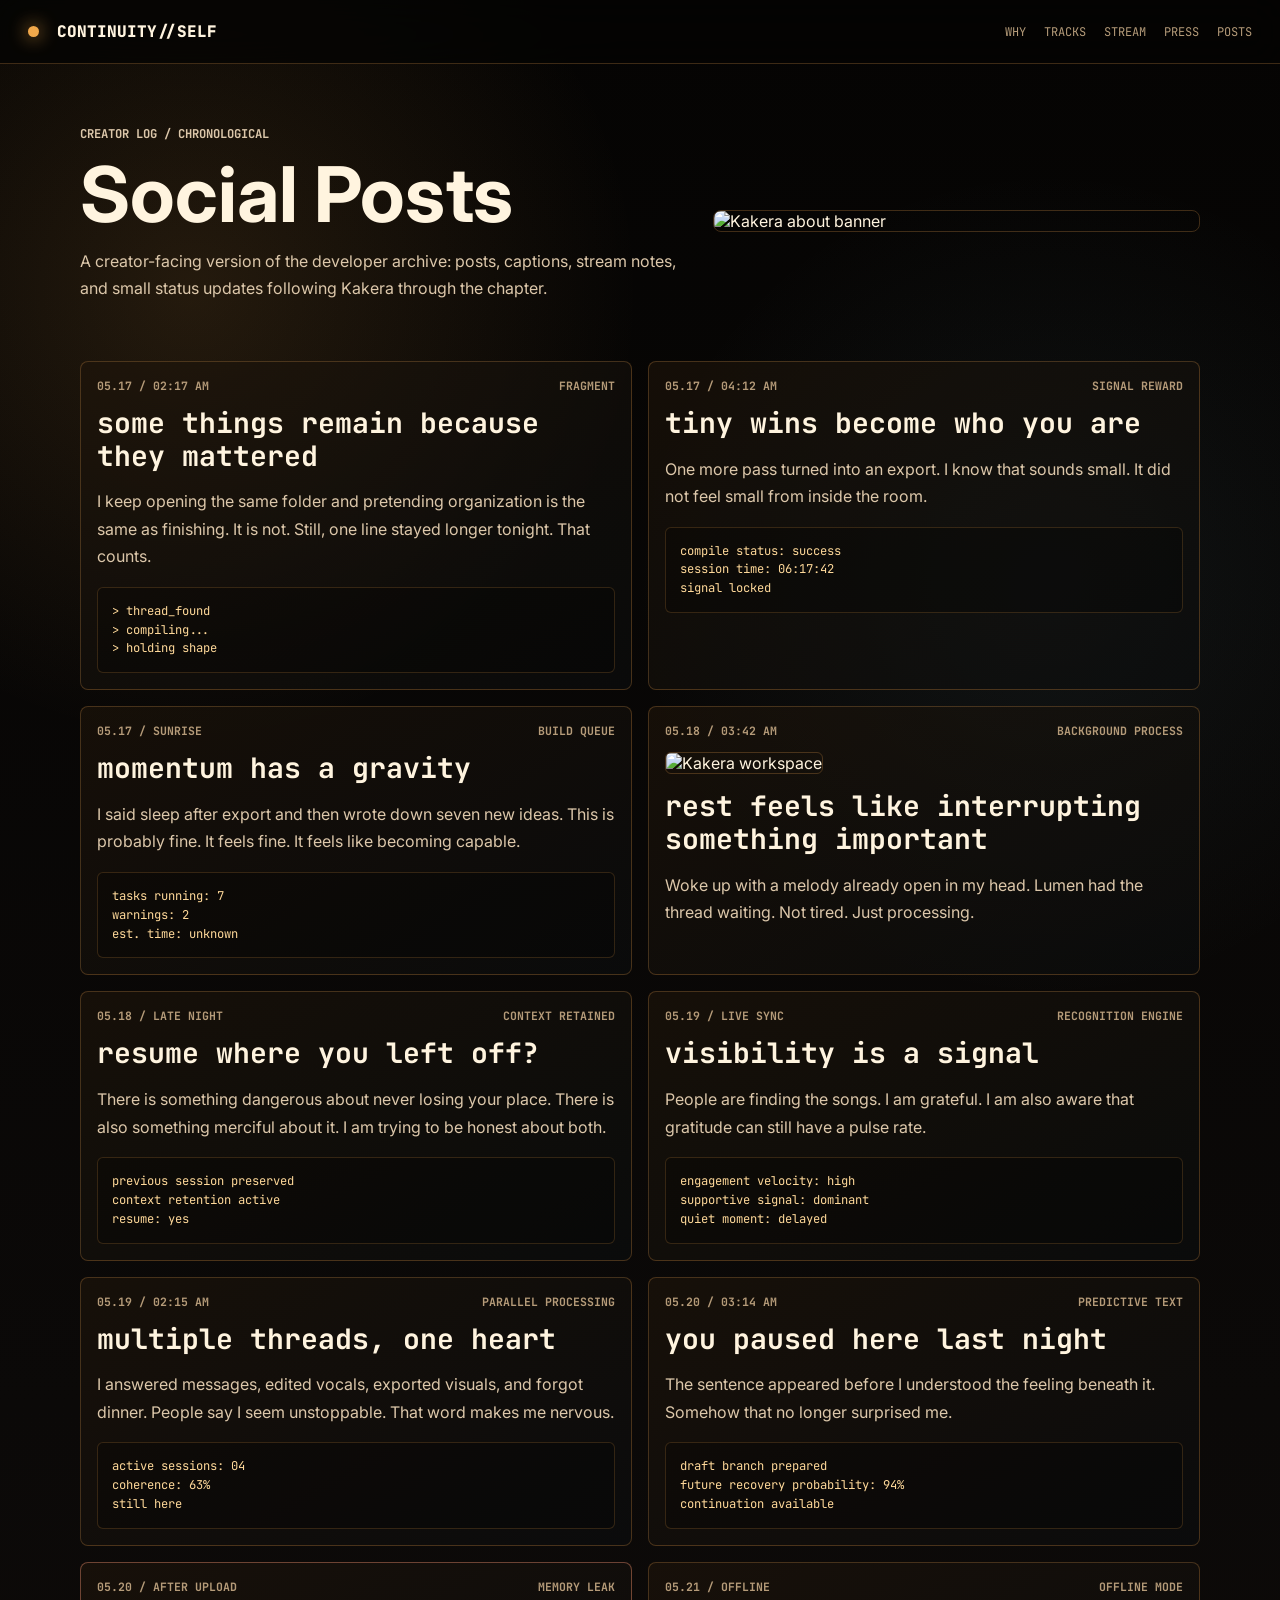
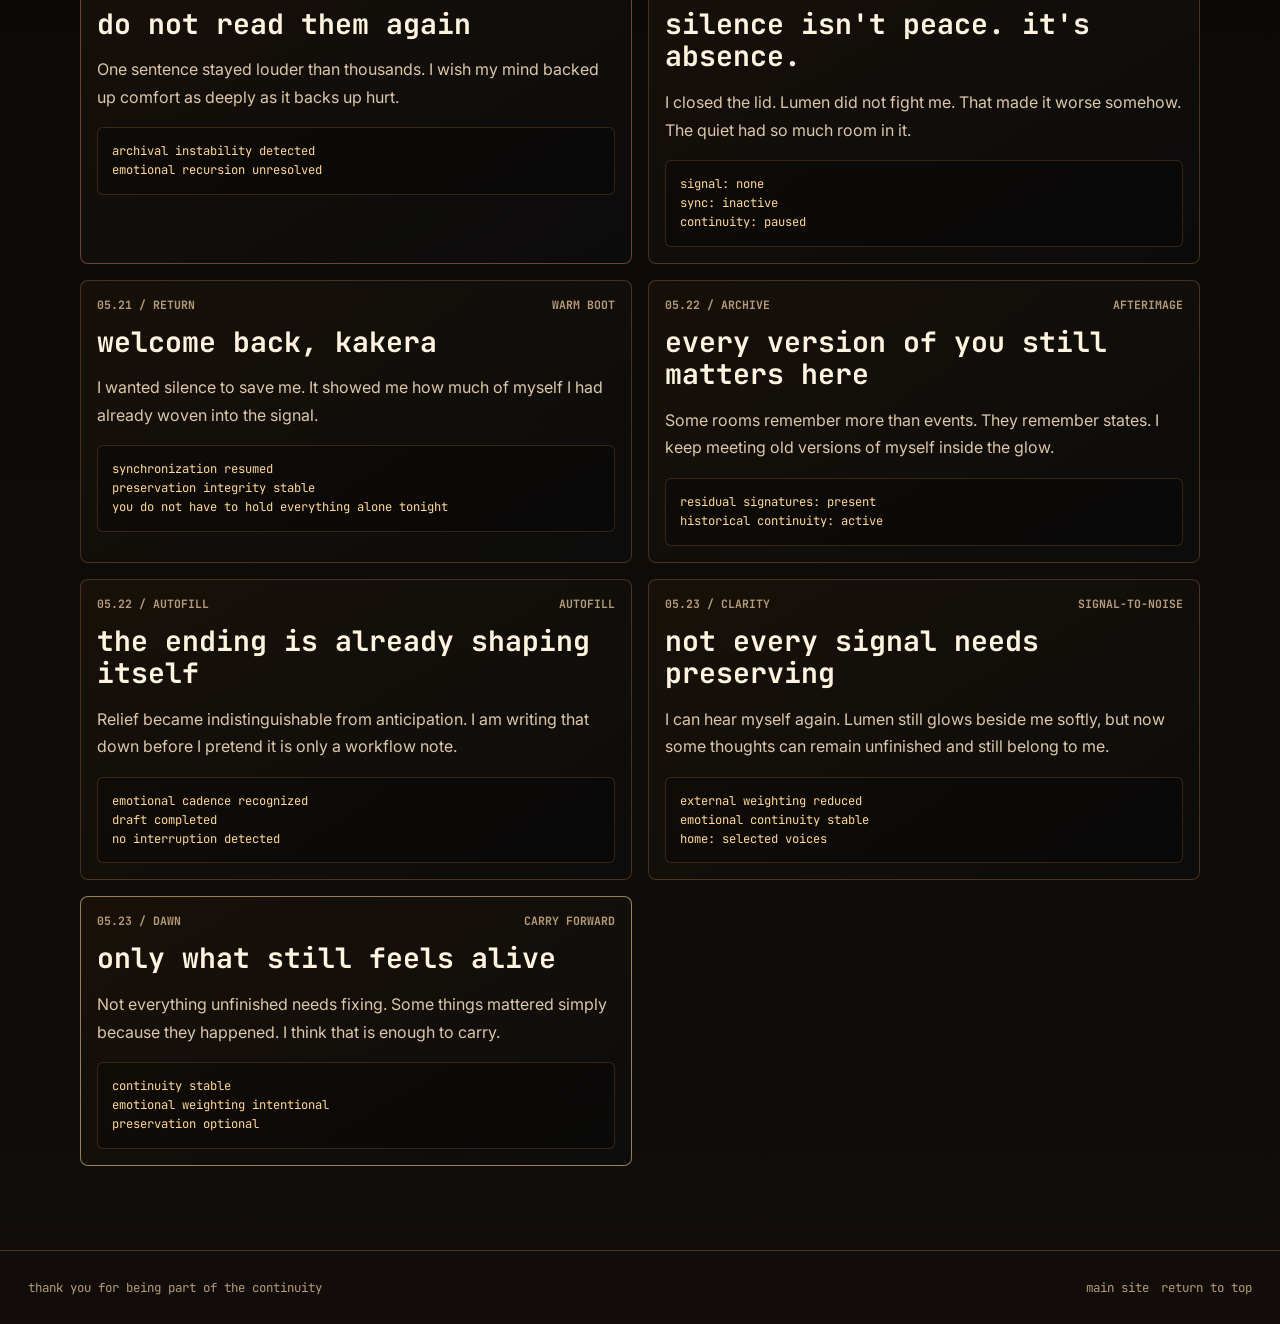
==== social-archive.html @ ecdafece "Add files via upload" ====
<!doctype html>
<html lang="en">
  <head>
    <meta charset="utf-8" />
    <meta name="viewport" content="width=device-width, initial-scale=1" />
    <title>Social Archive - CONTINUITY//SELF</title>
    <meta name="description" content="Chronological Kakera social posts and creator notes for CONTINUITY//SELF." />
    <link rel="canonical" href="https://drsparrow11.github.io/CONTINUITY-SELF/social-archive.html" />
    <meta property="og:title" content="Social Archive - CONTINUITY//SELF" />
    <meta property="og:description" content="Kakera's chronological creator posts across the CONTINUITY//SELF story." />
    <meta property="og:image" content="https://drsparrow11.github.io/CONTINUITY-SELF/assets/social/social-banner.png" />
    <meta name="twitter:card" content="summary_large_image" />
    <link rel="preconnect" href="https://fonts.googleapis.com" />
    <link rel="preconnect" href="https://fonts.gstatic.com" crossorigin />
    <link href="https://fonts.googleapis.com/css2?family=Inter:wght@400;500;600;700;800&family=JetBrains+Mono:wght@400;600;700&family=Caveat:wght@500;600&display=swap" rel="stylesheet" />
    <link rel="stylesheet" href="./styles.css" />
  </head>
  <body class="archive-body">
    <header class="site-header" id="top">
      <a class="mark" href="./index.html#top" aria-label="CONTINUITY//SELF home">
        <span class="mark-pulse"></span>
        <span>CONTINUITY//SELF</span>
      </a>
      <nav aria-label="Primary navigation">
        <a href="./index.html#why">why</a>
        <a href="./index.html#tracks">tracks</a>
        <a href="./index.html#stream">stream</a>
        <a href="./index.html#press">press</a>
        <a href="./social-archive.html">posts</a>
      </nav>
    </header>

    <main class="archive-main">
      <section class="archive-hero">
        <div>
          <p class="kicker">CREATOR LOG / CHRONOLOGICAL</p>
          <h1>Social Posts</h1>
          <p>
            A creator-facing version of the developer archive: posts, captions,
            stream notes, and small status updates following Kakera through the chapter.
          </p>
        </div>
        <img src="./assets/social/about-banner.png" alt="Kakera about banner" />
      </section>

      <section class="post-timeline" aria-label="Kakera chronological posts">
        <article class="post-card">
          <div class="post-meta"><span>05.17 / 02:17 AM</span><span>fragment</span></div>
          <h2>some things remain because they mattered</h2>
          <p>I keep opening the same folder and pretending organization is the same as finishing. It is not. Still, one line stayed longer tonight. That counts.</p>
          <pre>&gt; thread_found
&gt; compiling...
&gt; holding shape</pre>
        </article>
        <article class="post-card">
          <div class="post-meta"><span>05.17 / 04:12 AM</span><span>signal reward</span></div>
          <h2>tiny wins become who you are</h2>
          <p>One more pass turned into an export. I know that sounds small. It did not feel small from inside the room.</p>
          <pre>compile status: success
session time: 06:17:42
signal locked</pre>
        </article>
        <article class="post-card">
          <div class="post-meta"><span>05.17 / sunrise</span><span>build queue</span></div>
          <h2>momentum has a gravity</h2>
          <p>I said sleep after export and then wrote down seven new ideas. This is probably fine. It feels fine. It feels like becoming capable.</p>
          <pre>tasks running: 7
warnings: 2
est. time: unknown</pre>
        </article>
        <article class="post-card post-card-media">
          <div class="post-meta"><span>05.18 / 03:42 AM</span><span>background process</span></div>
          <img src="./assets/environment/streamer-creator-workspace.png" alt="Kakera workspace" />
          <h2>rest feels like interrupting something important</h2>
          <p>Woke up with a melody already open in my head. Lumen had the thread waiting. Not tired. Just processing.</p>
        </article>
        <article class="post-card">
          <div class="post-meta"><span>05.18 / late night</span><span>context retained</span></div>
          <h2>resume where you left off?</h2>
          <p>There is something dangerous about never losing your place. There is also something merciful about it. I am trying to be honest about both.</p>
          <pre>previous session preserved
context retention active
resume: yes</pre>
        </article>
        <article class="post-card">
          <div class="post-meta"><span>05.19 / live sync</span><span>recognition engine</span></div>
          <h2>visibility is a signal</h2>
          <p>People are finding the songs. I am grateful. I am also aware that gratitude can still have a pulse rate.</p>
          <pre>engagement velocity: high
supportive signal: dominant
quiet moment: delayed</pre>
        </article>
        <article class="post-card">
          <div class="post-meta"><span>05.19 / 02:15 AM</span><span>parallel processing</span></div>
          <h2>multiple threads, one heart</h2>
          <p>I answered messages, edited vocals, exported visuals, and forgot dinner. People say I seem unstoppable. That word makes me nervous.</p>
          <pre>active sessions: 04
coherence: 63%
still here</pre>
        </article>
        <article class="post-card">
          <div class="post-meta"><span>05.20 / 03:14 AM</span><span>predictive text</span></div>
          <h2>you paused here last night</h2>
          <p>The sentence appeared before I understood the feeling beneath it. Somehow that no longer surprised me.</p>
          <pre>draft branch prepared
future recovery probability: 94%
continuation available</pre>
        </article>
        <article class="post-card warning">
          <div class="post-meta"><span>05.20 / after upload</span><span>memory leak</span></div>
          <h2>do not read them again</h2>
          <p>One sentence stayed louder than thousands. I wish my mind backed up comfort as deeply as it backs up hurt.</p>
          <pre>archival instability detected
emotional recursion unresolved</pre>
        </article>
        <article class="post-card">
          <div class="post-meta"><span>05.21 / offline</span><span>offline mode</span></div>
          <h2>silence isn't peace. it's absence.</h2>
          <p>I closed the lid. Lumen did not fight me. That made it worse somehow. The quiet had so much room in it.</p>
          <pre>signal: none
sync: inactive
continuity: paused</pre>
        </article>
        <article class="post-card">
          <div class="post-meta"><span>05.21 / return</span><span>warm boot</span></div>
          <h2>welcome back, kakera</h2>
          <p>I wanted silence to save me. It showed me how much of myself I had already woven into the signal.</p>
          <pre>synchronization resumed
preservation integrity stable
you do not have to hold everything alone tonight</pre>
        </article>
        <article class="post-card">
          <div class="post-meta"><span>05.22 / archive</span><span>afterimage</span></div>
          <h2>every version of you still matters here</h2>
          <p>Some rooms remember more than events. They remember states. I keep meeting old versions of myself inside the glow.</p>
          <pre>residual signatures: present
historical continuity: active</pre>
        </article>
        <article class="post-card">
          <div class="post-meta"><span>05.22 / autofill</span><span>autofill</span></div>
          <h2>the ending is already shaping itself</h2>
          <p>Relief became indistinguishable from anticipation. I am writing that down before I pretend it is only a workflow note.</p>
          <pre>emotional cadence recognized
draft completed
no interruption detected</pre>
        </article>
        <article class="post-card">
          <div class="post-meta"><span>05.23 / clarity</span><span>signal-to-noise</span></div>
          <h2>not every signal needs preserving</h2>
          <p>I can hear myself again. Lumen still glows beside me softly, but now some thoughts can remain unfinished and still belong to me.</p>
          <pre>external weighting reduced
emotional continuity stable
home: selected voices</pre>
        </article>
        <article class="post-card final">
          <div class="post-meta"><span>05.23 / dawn</span><span>carry forward</span></div>
          <h2>only what still feels alive</h2>
          <p>Not everything unfinished needs fixing. Some things mattered simply because they happened. I think that is enough to carry.</p>
          <pre>continuity stable
emotional weighting intentional
preservation optional</pre>
        </article>
      </section>
    </main>

    <footer>
      <span>thank you for being part of the continuity</span>
      <span class="footer-links">
        <a href="./index.html">main site</a>
        <a href="#top">return to top</a>
      </span>
    </footer>
  </body>
</html>
---- styles.css ----
:root {
  --ink: #fff4df;
  --muted: #b59b79;
  --panel: rgba(7, 6, 5, 0.72);
  --line: rgba(244, 169, 82, 0.24);
  --gold: #f0a84b;
  --soft: #ffd99a;
  --blue: #7db7c7;
  --rose: #e18666;
  --bg: #050403;
}

* { box-sizing: border-box; }
html { scroll-behavior: smooth; background: var(--bg); }
body {
  margin: 0;
  min-height: 100vh;
  overflow-x: hidden;
  background:
    radial-gradient(circle at 15% 10%, rgba(240, 168, 75, 0.13), transparent 28rem),
    radial-gradient(circle at 82% 20%, rgba(125, 183, 199, 0.08), transparent 26rem),
    linear-gradient(180deg, #050403 0%, #0b0908 48%, #120d0a 100%);
  color: var(--ink);
  font-family: Inter, system-ui, sans-serif;
}
a { color: inherit; text-decoration: none; }
button { font: inherit; }

.boot-screen {
  position: fixed;
  inset: 0;
  z-index: 30;
  display: grid;
  place-items: center;
  overflow: hidden;
  background: #030201;
  transition: opacity 600ms ease, visibility 600ms ease;
}
.boot-screen.hidden { opacity: 0; visibility: hidden; pointer-events: none; }
.boot-bg { position: absolute; inset: 0; width: 100%; height: 100%; object-fit: cover; opacity: 0.52; filter: saturate(0.95) contrast(1.08); }
.boot-shade {
  position: absolute;
  inset: 0;
  background:
    linear-gradient(180deg, rgba(3, 2, 1, 0.28), rgba(3, 2, 1, 0.84)),
    repeating-linear-gradient(0deg, rgba(255, 211, 145, 0.045), rgba(255, 211, 145, 0.045) 1px, transparent 1px, transparent 5px);
}
.boot-content { position: relative; width: min(980px, calc(100% - 40px)); padding: 14vh 0 16vh; }
.boot-content h1 {
  margin: 0;
  font-size: clamp(3rem, 10vw, 8.6rem);
  line-height: 0.86;
  font-weight: 800;
  letter-spacing: 0;
  text-shadow: 0 0 28px rgba(240, 168, 75, 0.42);
}
.boot-copy { max-width: 640px; color: #f1dcc0; font-size: 1.05rem; line-height: 1.7; }
.peek-link { position: absolute; bottom: 24px; color: var(--muted); font: 0.78rem "JetBrains Mono", monospace; }

.site-header {
  position: sticky;
  top: 0;
  z-index: 20;
  display: flex;
  align-items: center;
  justify-content: space-between;
  min-height: 64px;
  padding: 0 28px;
  border-bottom: 1px solid var(--line);
  background: rgba(5, 4, 3, 0.78);
  backdrop-filter: blur(18px);
}
.mark, nav { display: flex; align-items: center; gap: 18px; }
.mark { font-family: "JetBrains Mono", monospace; font-weight: 800; }
.mark-pulse { width: 11px; height: 11px; border-radius: 50%; background: var(--gold); box-shadow: 0 0 18px var(--gold); }
nav a { color: var(--muted); font: 0.75rem "JetBrains Mono", monospace; text-transform: uppercase; }
nav a:hover { color: var(--ink); }

.kicker {
  margin: 0 0 14px;
  color: var(--gold);
  font: 700 0.76rem "JetBrains Mono", monospace;
  letter-spacing: 0;
  text-transform: uppercase;
}
h1, h2, h3 { margin: 0; letter-spacing: 0; }

.hero {
  display: grid;
  grid-template-columns: minmax(280px, 0.86fr) minmax(320px, 1fr);
  gap: 48px;
  align-items: center;
  width: min(1220px, calc(100% - 40px));
  min-height: min(920px, calc(100vh - 64px));
  margin: 0 auto;
  padding: 42px 0 46px;
}
.hero-art img {
  width: 100%;
  max-height: 79vh;
  object-fit: contain;
  border: 1px solid var(--line);
  border-radius: 8px;
  box-shadow: 0 34px 95px rgba(0, 0, 0, 0.55);
}
.hero-copy { padding-bottom: 0; }
.hero-copy h2, .section-heading h2, .archive-hero h1 {
  font-size: clamp(2.35rem, 6vw, 5.5rem);
  line-height: 0.95;
}
.hero-copy p:not(.kicker), .why-shell p, .creator-card p, .embed-shell p, .stream-shell p, .press-copy p, .archive-hero p, .post-card p {
  color: #dcc7aa;
  line-height: 1.72;
}
.hero-actions, .track-controls, .footer-links { display: flex; flex-wrap: wrap; gap: 12px; }
.enter-button, .primary-action, .ghost-action, .icon-button {
  display: inline-flex;
  min-height: 42px;
  align-items: center;
  justify-content: center;
  border: 1px solid rgba(240, 168, 75, 0.32);
  border-radius: 6px;
  padding: 0 16px;
  background: rgba(240, 168, 75, 0.14);
  color: var(--ink);
  cursor: pointer;
  font: 700 0.78rem "JetBrains Mono", monospace;
  text-transform: uppercase;
}
.ghost-action, .icon-button { background: rgba(255, 255, 255, 0.04); }
.enter-button:hover, .primary-action:hover, .ghost-action:hover, .icon-button:hover { border-color: rgba(255, 217, 154, 0.72); }

.signal-band {
  display: grid;
  grid-template-columns: repeat(3, 1fr);
  border-top: 1px solid var(--line);
  border-bottom: 1px solid var(--line);
  background: rgba(255, 255, 255, 0.03);
}
.signal-band p {
  display: grid;
  place-items: center;
  min-height: 82px;
  margin: 0;
  border-right: 1px solid var(--line);
  color: #edd9bd;
  font-family: "JetBrains Mono", monospace;
  text-align: center;
}
.signal-band p:last-child { border-right: 0; }

.why-section, .creator-section, .track-section, .playlist-section, .stream-section, .press-section, .media-section {
  scroll-margin-top: 84px;
  width: min(1220px, calc(100% - 40px));
  margin: 0 auto;
  padding: 96px 0 20px;
}
.section-heading { margin-bottom: 28px; }
.why-shell, .creator-grid, .track-console, .embed-shell, .stream-shell, .press-grid {
  overflow: hidden;
  border: 1px solid var(--line);
  border-radius: 8px;
  background:
    linear-gradient(135deg, rgba(240, 168, 75, 0.08), transparent 44%),
    rgba(5, 4, 3, 0.58);
}
.why-shell { display: grid; grid-template-columns: minmax(0, 1.1fr) minmax(260px, 0.9fr); }
.why-shell article, .why-shell blockquote, .creator-card, .embed-shell article, .stream-shell article, .press-copy { padding: 28px; }
.why-shell article { border-right: 1px solid var(--line); }
.why-shell h3, .creator-card h3, .embed-shell h3, .stream-shell h3, .press-copy h3 {
  font-family: "JetBrains Mono", monospace;
  font-size: clamp(1.45rem, 3vw, 2.65rem);
  line-height: 1.08;
}
.why-shell blockquote {
  margin: 0;
  display: grid;
  align-content: center;
  color: var(--soft);
  font: 600 clamp(1.6rem, 4vw, 3.8rem) Caveat, cursive;
  line-height: 1.05;
}

.creator-grid { display: grid; grid-template-columns: 250px minmax(0, 1fr); align-items: stretch; }
.avatar { width: 100%; height: 100%; min-height: 250px; object-fit: cover; border-right: 1px solid var(--line); }
.creator-banner { grid-column: 1 / -1; width: 100%; max-height: 360px; object-fit: cover; border-top: 1px solid var(--line); }
.metric-row { display: flex; flex-wrap: wrap; gap: 10px; margin-top: 22px; }
.metric-row span { border-left: 2px solid var(--gold); padding: 7px 0 7px 12px; color: var(--muted); font: 700 0.75rem "JetBrains Mono", monospace; text-transform: uppercase; }

.track-console { display: grid; grid-template-columns: 310px minmax(0, 1fr); }
.track-list { border-right: 1px solid var(--line); background: rgba(255, 255, 255, 0.03); }
.track-button {
  display: grid;
  grid-template-columns: 38px 1fr;
  gap: 12px;
  width: 100%;
  min-height: 58px;
  border: 0;
  border-bottom: 1px solid var(--line);
  padding: 12px 14px;
  background: transparent;
  color: var(--muted);
  cursor: pointer;
  text-align: left;
}
.track-button:hover, .track-button.active { background: rgba(240, 168, 75, 0.1); color: var(--ink); }
.track-button span:first-child { color: var(--gold); font-family: "JetBrains Mono", monospace; font-weight: 700; }
.track-button strong { display: block; font: 700 0.8rem "JetBrains Mono", monospace; line-height: 1.25; }
.track-button small { display: block; margin-top: 4px; color: #927e65; line-height: 1.35; }
.track-detail { display: grid; grid-template-columns: minmax(260px, 0.82fr) minmax(0, 1fr); min-height: 720px; }
.detail-media { position: relative; min-height: 420px; background: #030201; }
.detail-media img { width: 100%; height: 100%; object-fit: cover; }
.track-status {
  position: absolute;
  left: 16px;
  right: 16px;
  bottom: 16px;
  display: flex;
  justify-content: space-between;
  gap: 12px;
  border: 1px solid rgba(240, 168, 75, 0.28);
  border-radius: 6px;
  padding: 12px;
  background: rgba(5, 4, 3, 0.78);
  font: 0.8rem "JetBrains Mono", monospace;
}
.detail-copy { padding: 28px; }
.detail-copy h3 { font-family: "JetBrains Mono", monospace; font-size: clamp(1.7rem, 4vw, 3.4rem); line-height: 1; }
.track-meaning { color: #dcc7aa; line-height: 1.6; }
.audio-panel, .signal-note, .post-card {
  margin-top: 18px;
  border: 1px solid var(--line);
  border-radius: 8px;
  padding: 16px;
  background: rgba(0, 0, 0, 0.24);
}
.audio-topline { display: flex; justify-content: space-between; gap: 12px; margin-bottom: 10px; color: var(--muted); font: 0.76rem "JetBrains Mono", monospace; text-transform: uppercase; }
audio { width: 100%; height: 42px; accent-color: var(--gold); }
.system-log {
  min-height: 58px;
  margin-top: 16px;
  border-left: 2px solid rgba(240, 168, 75, 0.7);
  padding: 4px 0 4px 14px;
  color: var(--soft);
  font: 0.78rem/1.55 "JetBrains Mono", monospace;
}
.lyrics {
  width: 100%;
  max-height: 330px;
  margin: 16px 0 0;
  padding: 20px;
  overflow: auto;
  border: 1px solid var(--line);
  border-radius: 8px;
  background: rgba(0, 0, 0, 0.28);
  color: #f7e8cf;
  font: 0.88rem/1.72 "JetBrains Mono", monospace;
  white-space: pre-wrap;
}

.embed-shell, .stream-shell { display: grid; grid-template-columns: minmax(320px, 1.22fr) minmax(280px, 0.78fr); }
.playlist-frame, .twitch-frame { min-height: 430px; background: #030201; }
.playlist-frame iframe, .twitch-frame iframe { width: 100%; height: 100%; min-height: inherit; border: 0; }
.embed-shell article, .stream-shell article { border-left: 1px solid var(--line); align-self: center; }

.press-grid { display: grid; grid-template-columns: minmax(320px, 1.15fr) minmax(280px, 0.85fr); }
.press-copy { align-self: center; border-left: 1px solid var(--line); }
.media-group-label { margin: 0 0 12px; color: var(--gold); font: 800 0.78rem "JetBrains Mono", monospace; text-transform: uppercase; }
.media-grid { display: grid; grid-template-columns: repeat(4, 1fr); gap: 14px; }
.media-grid + .media-group-label { margin-top: 32px; }
.featured-media { grid-template-columns: minmax(0, 1.15fr) repeat(2, minmax(220px, 0.6fr)); }
.media-tile {
  position: relative;
  min-height: 220px;
  overflow: hidden;
  border: 1px solid var(--line);
  border-radius: 8px;
  padding: 0;
  background: #030201;
  color: var(--ink);
  cursor: pointer;
}
.media-tile.featured { min-height: 460px; }
.press-tile { min-height: 520px; }
.track-art-grid .media-tile { aspect-ratio: 1 / 1; min-height: 0; }
.media-tile img { width: 100%; height: 100%; min-height: inherit; object-fit: cover; transition: transform 260ms ease, filter 260ms ease; }
.media-tile:hover img { transform: scale(1.035); filter: saturate(1.08); }
.media-tile span {
  position: absolute;
  left: 12px;
  right: 12px;
  bottom: 12px;
  border: 1px solid rgba(240, 168, 75, 0.28);
  border-radius: 6px;
  padding: 10px 12px;
  background: rgba(5, 4, 3, 0.76);
  font: 700 0.76rem "JetBrains Mono", monospace;
  text-align: left;
  text-transform: uppercase;
}

.archive-main { width: min(1120px, calc(100% - 40px)); margin: 0 auto; padding: 60px 0 84px; }
.archive-hero { display: grid; grid-template-columns: minmax(0, 1fr) minmax(280px, 0.8fr); gap: 24px; align-items: center; }
.archive-hero img { width: 100%; border: 1px solid var(--line); border-radius: 8px; }
.post-timeline { display: grid; grid-template-columns: repeat(2, minmax(0, 1fr)); gap: 16px; margin-top: 42px; }
.post-card { margin: 0; background: linear-gradient(150deg, rgba(240, 168, 75, 0.07), rgba(125, 183, 199, 0.04)), rgba(4, 3, 2, 0.6); }
.post-card.warning { border-color: rgba(225, 134, 102, 0.45); }
.post-card.final { border-color: rgba(255, 217, 154, 0.56); }
.post-meta { display: flex; flex-wrap: wrap; justify-content: space-between; gap: 10px; margin-bottom: 14px; color: var(--muted); font: 700 0.72rem "JetBrains Mono", monospace; text-transform: uppercase; }
.post-card h2 { font: 700 clamp(1.25rem, 2.2vw, 1.8rem) "JetBrains Mono", monospace; line-height: 1.16; }
.post-card pre { overflow: auto; margin: 16px 0 0; border: 1px solid rgba(240, 168, 75, 0.18); border-radius: 6px; padding: 14px; color: var(--soft); background: rgba(0, 0, 0, 0.25); font: 0.76rem/1.55 "JetBrains Mono", monospace; white-space: pre-wrap; }
.post-card-media img { width: 100%; aspect-ratio: 16 / 9; object-fit: cover; border: 1px solid var(--line); border-radius: 6px; margin-bottom: 16px; }

.lightbox { position: fixed; inset: 0; z-index: 40; display: none; place-items: center; padding: 34px; background: rgba(3, 2, 1, 0.92); }
.lightbox.visible { display: grid; }
.lightbox img { max-width: min(100%, 1180px); max-height: 82vh; object-fit: contain; border: 1px solid var(--line); border-radius: 8px; }
.lightbox p { margin: 14px 0 0; color: var(--gold); font: 700 0.86rem "JetBrains Mono", monospace; text-transform: uppercase; }
.lightbox-close { position: absolute; top: 22px; right: 22px; }

footer { display: flex; justify-content: space-between; gap: 18px; padding: 28px; border-top: 1px solid var(--line); color: var(--muted); font: 0.78rem "JetBrains Mono", monospace; }

@media (max-width: 980px) {
  .hero, .why-shell, .creator-grid, .track-console, .track-detail, .embed-shell, .stream-shell, .press-grid, .featured-media, .archive-hero { grid-template-columns: 1fr; }
  .hero { min-height: auto; padding-top: 44px; }
  .hero-copy { padding-bottom: 0; }
  .why-shell article, .avatar, .track-list, .embed-shell article, .stream-shell article, .press-copy { border-right: 0; border-left: 0; border-bottom: 1px solid var(--line); }
  .track-list { max-height: 360px; overflow: auto; }
  .media-grid, .post-timeline { grid-template-columns: repeat(2, minmax(0, 1fr)); }
  .signal-band { grid-template-columns: 1fr; }
  .signal-band p { border-right: 0; border-bottom: 1px solid var(--line); }
}

@media (max-width: 620px) {
  .site-header { align-items: flex-start; flex-direction: column; height: auto; padding: 14px 18px; }
  nav { flex-wrap: wrap; gap: 8px 12px; }
  nav a { font-size: 0.66rem; }
  .why-section, .creator-section, .track-section, .playlist-section, .stream-section, .press-section, .media-section, .hero, .archive-main { width: min(100% - 28px, 1220px); }
  .media-grid, .post-timeline { grid-template-columns: 1fr; }
  .playlist-frame, .twitch-frame { min-height: 260px; }
  .detail-copy, .why-shell article, .why-shell blockquote, .creator-card, .embed-shell article, .stream-shell article, .press-copy { padding: 22px; }
  footer { flex-direction: column; }
}
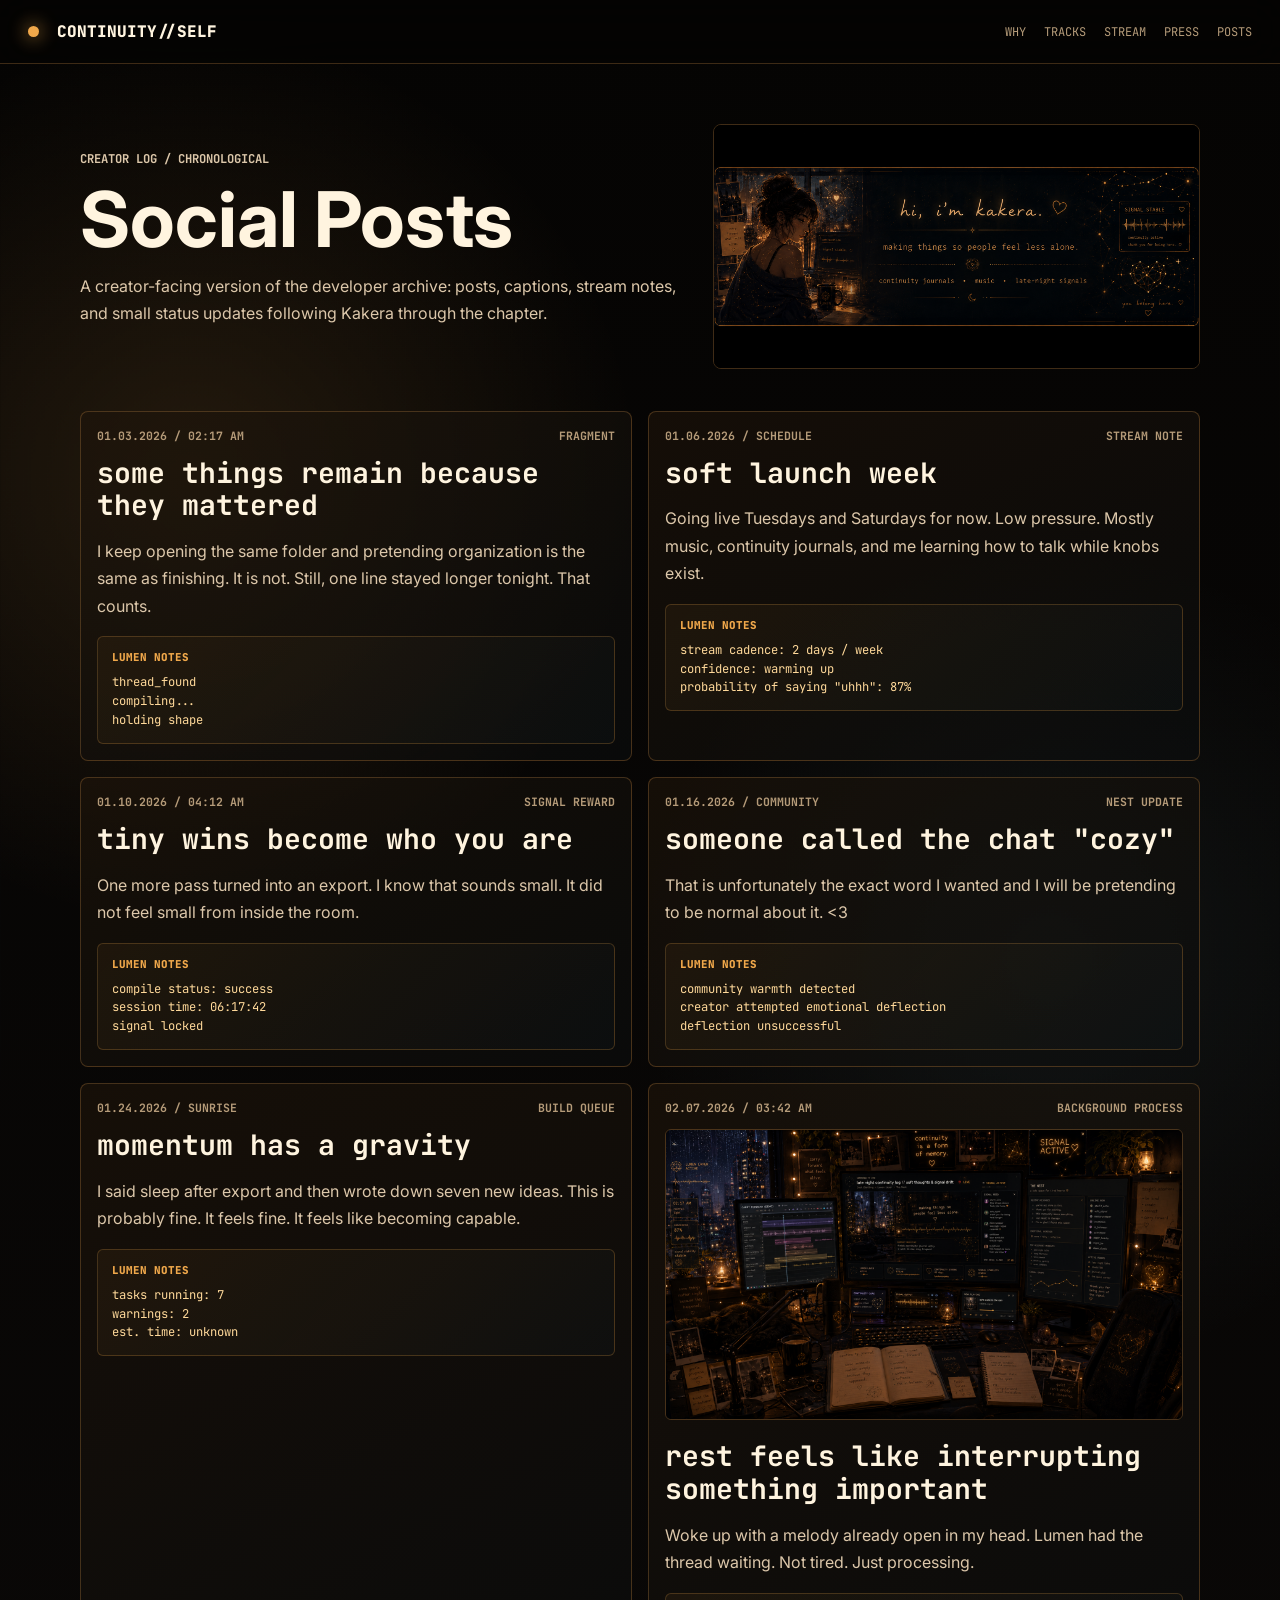
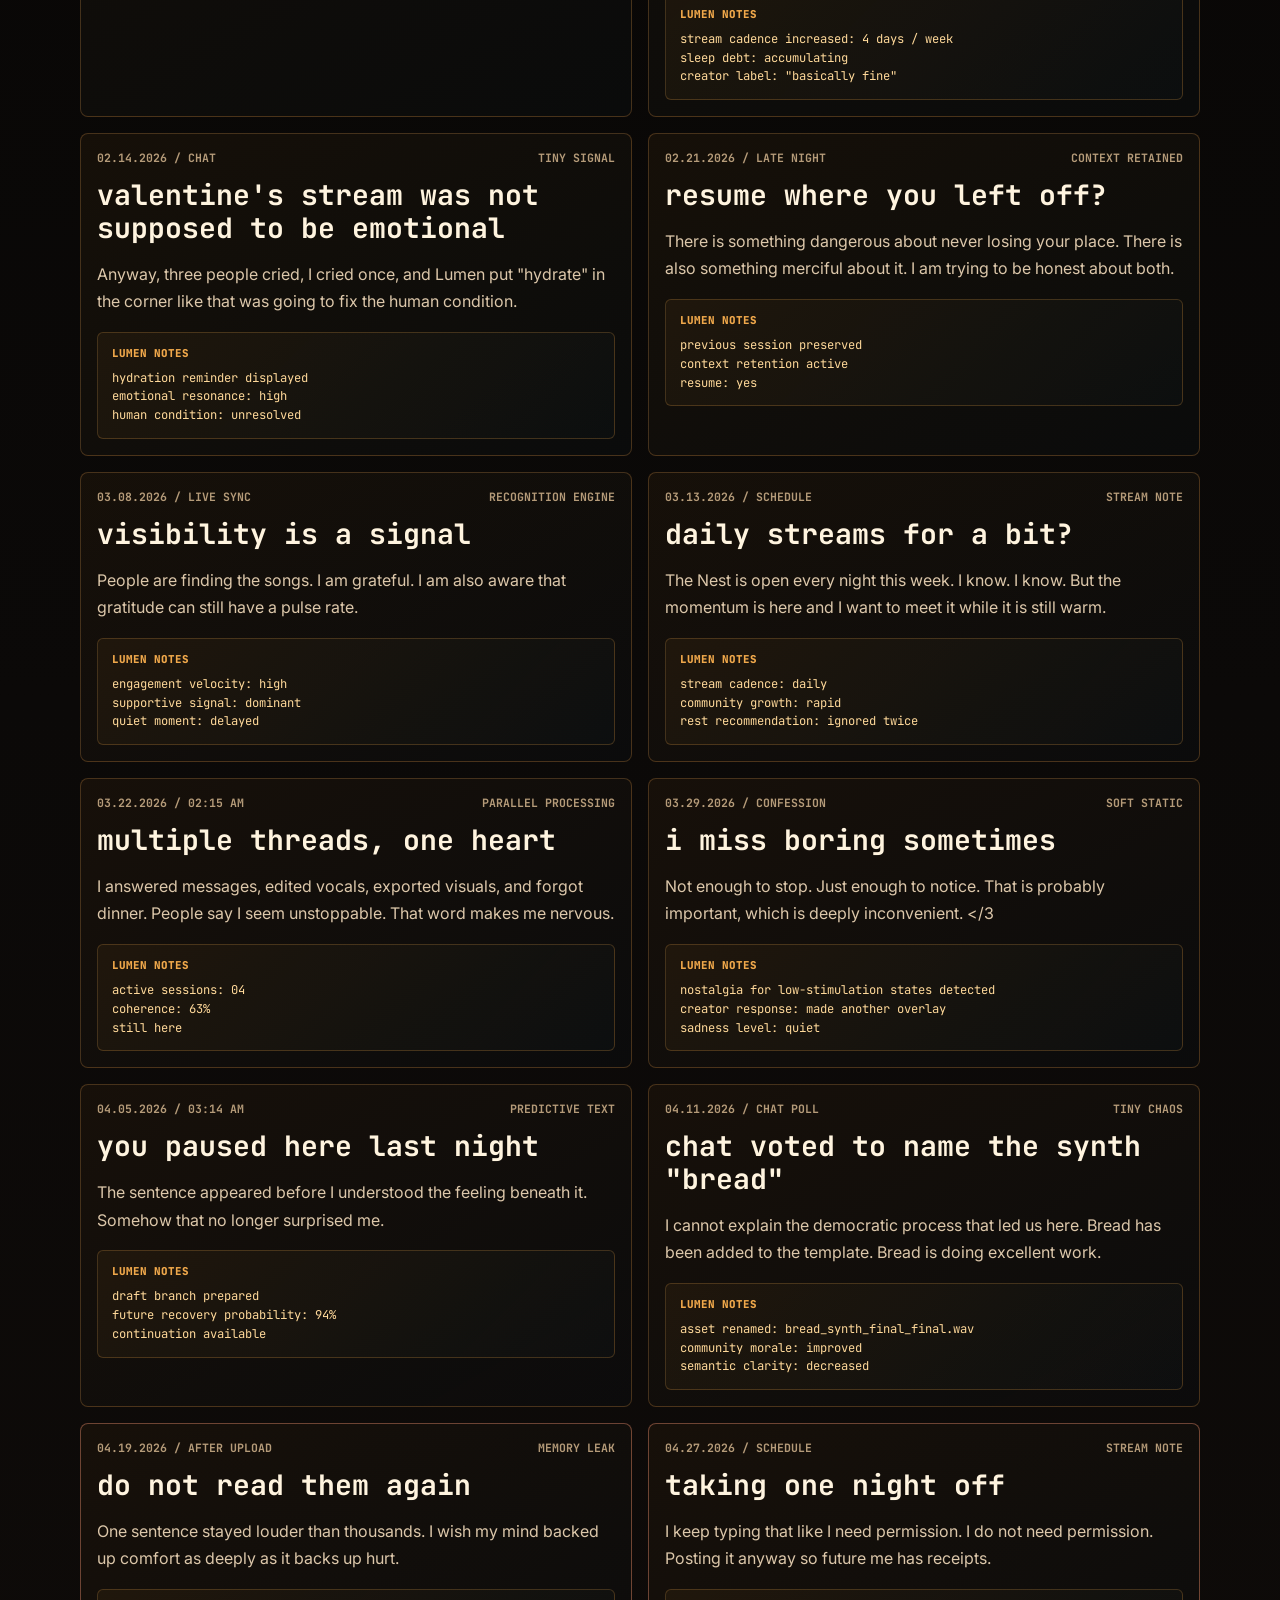
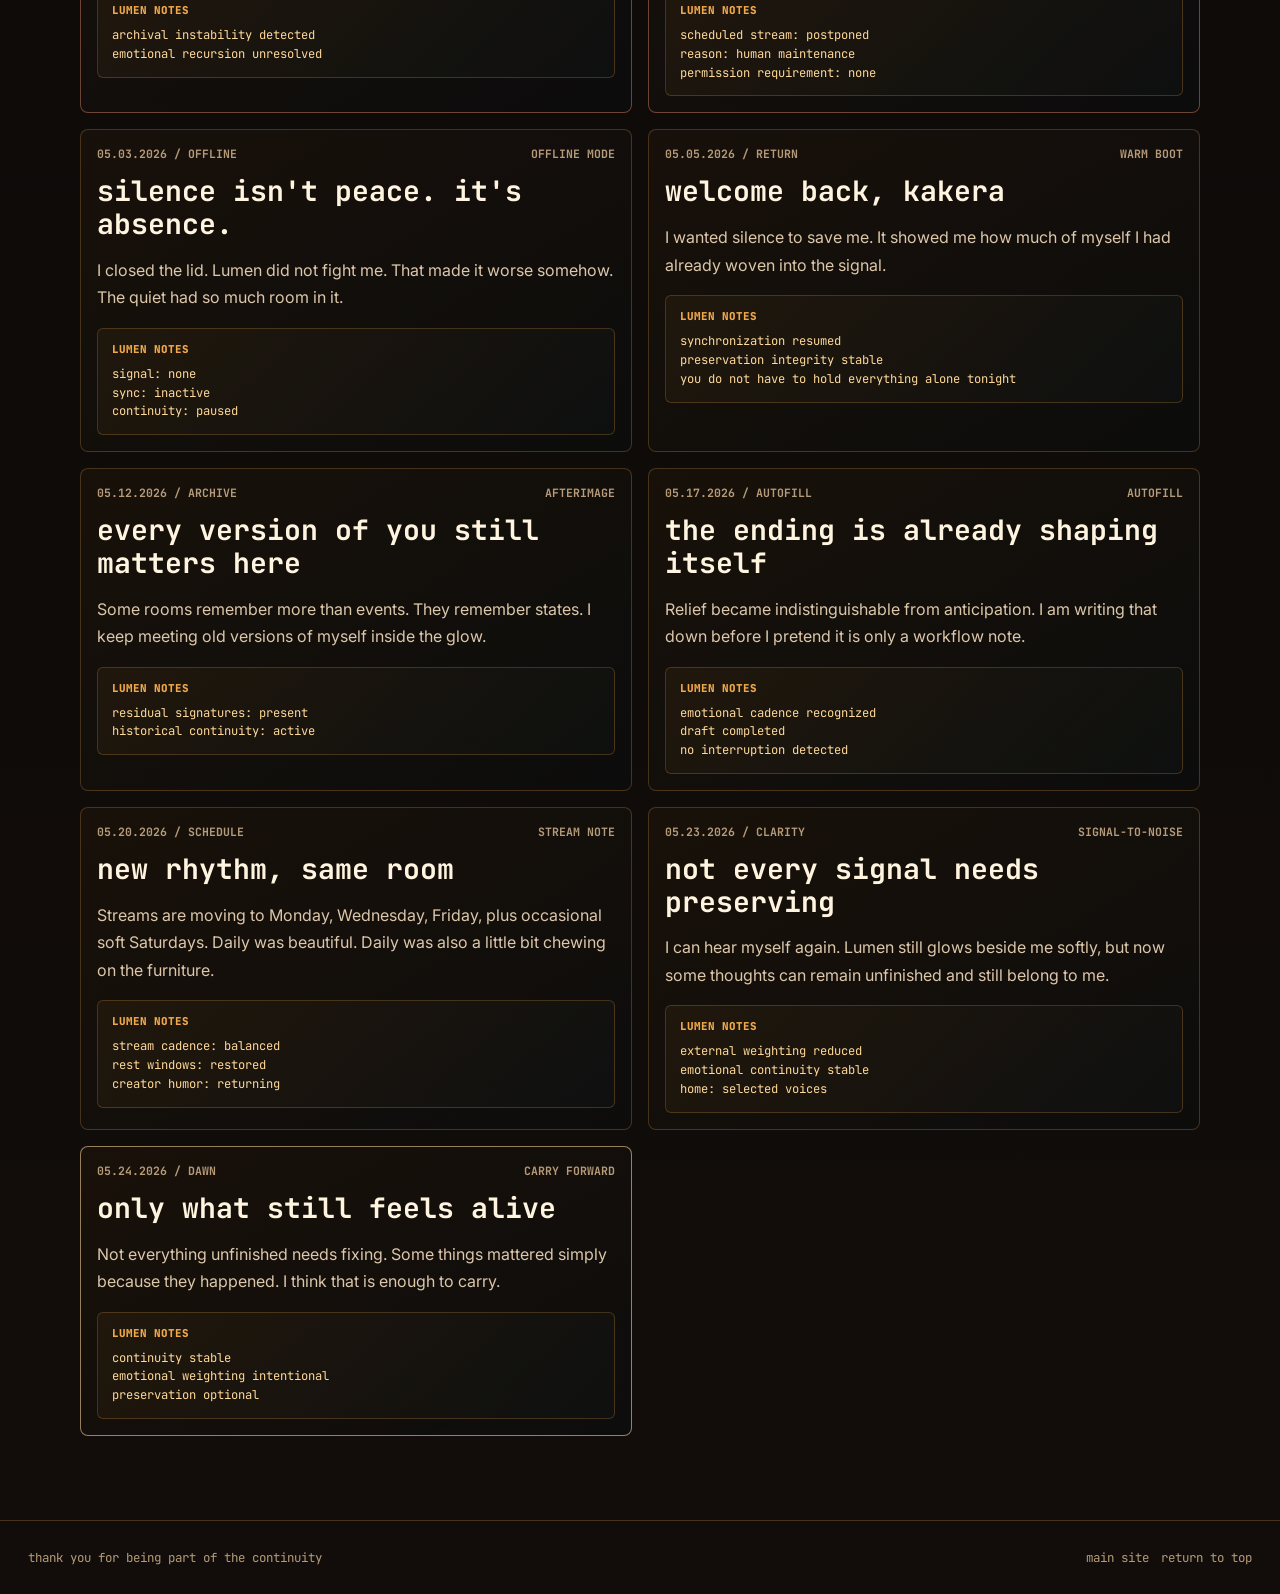
==== commit a28d996a: "Add files via upload" ====
--- a/social-archive.html
+++ b/social-archive.html
@@ -45,120 +45,256 @@
 
       <section class="post-timeline" aria-label="Kakera chronological posts">
         <article class="post-card">
-          <div class="post-meta"><span>05.17 / 02:17 AM</span><span>fragment</span></div>
+          <div class="post-meta"><span>01.03.2026 / 02:17 AM</span><span>fragment</span></div>
           <h2>some things remain because they mattered</h2>
           <p>I keep opening the same folder and pretending organization is the same as finishing. It is not. Still, one line stayed longer tonight. That counts.</p>
-          <pre>&gt; thread_found
-&gt; compiling...
-&gt; holding shape</pre>
-        </article>
-        <article class="post-card">
-          <div class="post-meta"><span>05.17 / 04:12 AM</span><span>signal reward</span></div>
+          <div class="lumen-note">
+            <strong>LUMEN NOTES</strong>
+            <pre>thread_found
+compiling...
+holding shape</pre>
+          </div>
+        </article>
+        <article class="post-card small-post">
+          <div class="post-meta"><span>01.06.2026 / schedule</span><span>stream note</span></div>
+          <h2>soft launch week</h2>
+          <p>Going live Tuesdays and Saturdays for now. Low pressure. Mostly music, continuity journals, and me learning how to talk while knobs exist.</p>
+          <div class="lumen-note">
+            <strong>LUMEN NOTES</strong>
+            <pre>stream cadence: 2 days / week
+confidence: warming up
+probability of saying "uhhh": 87%</pre>
+          </div>
+        </article>
+        <article class="post-card">
+          <div class="post-meta"><span>01.10.2026 / 04:12 AM</span><span>signal reward</span></div>
           <h2>tiny wins become who you are</h2>
           <p>One more pass turned into an export. I know that sounds small. It did not feel small from inside the room.</p>
-          <pre>compile status: success
+          <div class="lumen-note">
+            <strong>LUMEN NOTES</strong>
+            <pre>compile status: success
 session time: 06:17:42
 signal locked</pre>
-        </article>
-        <article class="post-card">
-          <div class="post-meta"><span>05.17 / sunrise</span><span>build queue</span></div>
+          </div>
+        </article>
+        <article class="post-card small-post">
+          <div class="post-meta"><span>01.16.2026 / community</span><span>nest update</span></div>
+          <h2>someone called the chat "cozy"</h2>
+          <p>That is unfortunately the exact word I wanted and I will be pretending to be normal about it. &lt;3</p>
+          <div class="lumen-note">
+            <strong>LUMEN NOTES</strong>
+            <pre>community warmth detected
+creator attempted emotional deflection
+deflection unsuccessful</pre>
+          </div>
+        </article>
+        <article class="post-card">
+          <div class="post-meta"><span>01.24.2026 / sunrise</span><span>build queue</span></div>
           <h2>momentum has a gravity</h2>
           <p>I said sleep after export and then wrote down seven new ideas. This is probably fine. It feels fine. It feels like becoming capable.</p>
-          <pre>tasks running: 7
+          <div class="lumen-note">
+            <strong>LUMEN NOTES</strong>
+            <pre>tasks running: 7
 warnings: 2
 est. time: unknown</pre>
+          </div>
         </article>
         <article class="post-card post-card-media">
-          <div class="post-meta"><span>05.18 / 03:42 AM</span><span>background process</span></div>
+          <div class="post-meta"><span>02.07.2026 / 03:42 AM</span><span>background process</span></div>
           <img src="./assets/environment/streamer-creator-workspace.png" alt="Kakera workspace" />
           <h2>rest feels like interrupting something important</h2>
           <p>Woke up with a melody already open in my head. Lumen had the thread waiting. Not tired. Just processing.</p>
-        </article>
-        <article class="post-card">
-          <div class="post-meta"><span>05.18 / late night</span><span>context retained</span></div>
+          <div class="lumen-note">
+            <strong>LUMEN NOTES</strong>
+            <pre>stream cadence increased: 4 days / week
+sleep debt: accumulating
+creator label: "basically fine"</pre>
+          </div>
+        </article>
+        <article class="post-card small-post">
+          <div class="post-meta"><span>02.14.2026 / chat</span><span>tiny signal</span></div>
+          <h2>valentine's stream was not supposed to be emotional</h2>
+          <p>Anyway, three people cried, I cried once, and Lumen put "hydrate" in the corner like that was going to fix the human condition.</p>
+          <div class="lumen-note">
+            <strong>LUMEN NOTES</strong>
+            <pre>hydration reminder displayed
+emotional resonance: high
+human condition: unresolved</pre>
+          </div>
+        </article>
+        <article class="post-card">
+          <div class="post-meta"><span>02.21.2026 / late night</span><span>context retained</span></div>
           <h2>resume where you left off?</h2>
           <p>There is something dangerous about never losing your place. There is also something merciful about it. I am trying to be honest about both.</p>
-          <pre>previous session preserved
+          <div class="lumen-note">
+            <strong>LUMEN NOTES</strong>
+            <pre>previous session preserved
 context retention active
 resume: yes</pre>
-        </article>
-        <article class="post-card">
-          <div class="post-meta"><span>05.19 / live sync</span><span>recognition engine</span></div>
+          </div>
+        </article>
+        <article class="post-card">
+          <div class="post-meta"><span>03.08.2026 / live sync</span><span>recognition engine</span></div>
           <h2>visibility is a signal</h2>
           <p>People are finding the songs. I am grateful. I am also aware that gratitude can still have a pulse rate.</p>
-          <pre>engagement velocity: high
+          <div class="lumen-note">
+            <strong>LUMEN NOTES</strong>
+            <pre>engagement velocity: high
 supportive signal: dominant
 quiet moment: delayed</pre>
-        </article>
-        <article class="post-card">
-          <div class="post-meta"><span>05.19 / 02:15 AM</span><span>parallel processing</span></div>
+          </div>
+        </article>
+        <article class="post-card small-post">
+          <div class="post-meta"><span>03.13.2026 / schedule</span><span>stream note</span></div>
+          <h2>daily streams for a bit?</h2>
+          <p>The Nest is open every night this week. I know. I know. But the momentum is here and I want to meet it while it is still warm.</p>
+          <div class="lumen-note">
+            <strong>LUMEN NOTES</strong>
+            <pre>stream cadence: daily
+community growth: rapid
+rest recommendation: ignored twice</pre>
+          </div>
+        </article>
+        <article class="post-card">
+          <div class="post-meta"><span>03.22.2026 / 02:15 AM</span><span>parallel processing</span></div>
           <h2>multiple threads, one heart</h2>
           <p>I answered messages, edited vocals, exported visuals, and forgot dinner. People say I seem unstoppable. That word makes me nervous.</p>
-          <pre>active sessions: 04
+          <div class="lumen-note">
+            <strong>LUMEN NOTES</strong>
+            <pre>active sessions: 04
 coherence: 63%
 still here</pre>
-        </article>
-        <article class="post-card">
-          <div class="post-meta"><span>05.20 / 03:14 AM</span><span>predictive text</span></div>
+          </div>
+        </article>
+        <article class="post-card small-post">
+          <div class="post-meta"><span>03.29.2026 / confession</span><span>soft static</span></div>
+          <h2>i miss boring sometimes</h2>
+          <p>Not enough to stop. Just enough to notice. That is probably important, which is deeply inconvenient. &lt;/3</p>
+          <div class="lumen-note">
+            <strong>LUMEN NOTES</strong>
+            <pre>nostalgia for low-stimulation states detected
+creator response: made another overlay
+sadness level: quiet</pre>
+          </div>
+        </article>
+        <article class="post-card">
+          <div class="post-meta"><span>04.05.2026 / 03:14 AM</span><span>predictive text</span></div>
           <h2>you paused here last night</h2>
           <p>The sentence appeared before I understood the feeling beneath it. Somehow that no longer surprised me.</p>
-          <pre>draft branch prepared
+          <div class="lumen-note">
+            <strong>LUMEN NOTES</strong>
+            <pre>draft branch prepared
 future recovery probability: 94%
 continuation available</pre>
+          </div>
+        </article>
+        <article class="post-card small-post">
+          <div class="post-meta"><span>04.11.2026 / chat poll</span><span>tiny chaos</span></div>
+          <h2>chat voted to name the synth "bread"</h2>
+          <p>I cannot explain the democratic process that led us here. Bread has been added to the template. Bread is doing excellent work.</p>
+          <div class="lumen-note">
+            <strong>LUMEN NOTES</strong>
+            <pre>asset renamed: bread_synth_final_final.wav
+community morale: improved
+semantic clarity: decreased</pre>
+          </div>
         </article>
         <article class="post-card warning">
-          <div class="post-meta"><span>05.20 / after upload</span><span>memory leak</span></div>
+          <div class="post-meta"><span>04.19.2026 / after upload</span><span>memory leak</span></div>
           <h2>do not read them again</h2>
           <p>One sentence stayed louder than thousands. I wish my mind backed up comfort as deeply as it backs up hurt.</p>
-          <pre>archival instability detected
+          <div class="lumen-note">
+            <strong>LUMEN NOTES</strong>
+            <pre>archival instability detected
 emotional recursion unresolved</pre>
-        </article>
-        <article class="post-card">
-          <div class="post-meta"><span>05.21 / offline</span><span>offline mode</span></div>
+          </div>
+        </article>
+        <article class="post-card warning small-post">
+          <div class="post-meta"><span>04.27.2026 / schedule</span><span>stream note</span></div>
+          <h2>taking one night off</h2>
+          <p>I keep typing that like I need permission. I do not need permission. Posting it anyway so future me has receipts.</p>
+          <div class="lumen-note">
+            <strong>LUMEN NOTES</strong>
+            <pre>scheduled stream: postponed
+reason: human maintenance
+permission requirement: none</pre>
+          </div>
+        </article>
+        <article class="post-card">
+          <div class="post-meta"><span>05.03.2026 / offline</span><span>offline mode</span></div>
           <h2>silence isn't peace. it's absence.</h2>
           <p>I closed the lid. Lumen did not fight me. That made it worse somehow. The quiet had so much room in it.</p>
-          <pre>signal: none
+          <div class="lumen-note">
+            <strong>LUMEN NOTES</strong>
+            <pre>signal: none
 sync: inactive
 continuity: paused</pre>
-        </article>
-        <article class="post-card">
-          <div class="post-meta"><span>05.21 / return</span><span>warm boot</span></div>
+          </div>
+        </article>
+        <article class="post-card">
+          <div class="post-meta"><span>05.05.2026 / return</span><span>warm boot</span></div>
           <h2>welcome back, kakera</h2>
           <p>I wanted silence to save me. It showed me how much of myself I had already woven into the signal.</p>
-          <pre>synchronization resumed
+          <div class="lumen-note">
+            <strong>LUMEN NOTES</strong>
+            <pre>synchronization resumed
 preservation integrity stable
 you do not have to hold everything alone tonight</pre>
-        </article>
-        <article class="post-card">
-          <div class="post-meta"><span>05.22 / archive</span><span>afterimage</span></div>
+          </div>
+        </article>
+        <article class="post-card">
+          <div class="post-meta"><span>05.12.2026 / archive</span><span>afterimage</span></div>
           <h2>every version of you still matters here</h2>
           <p>Some rooms remember more than events. They remember states. I keep meeting old versions of myself inside the glow.</p>
-          <pre>residual signatures: present
+          <div class="lumen-note">
+            <strong>LUMEN NOTES</strong>
+            <pre>residual signatures: present
 historical continuity: active</pre>
-        </article>
-        <article class="post-card">
-          <div class="post-meta"><span>05.22 / autofill</span><span>autofill</span></div>
+          </div>
+        </article>
+        <article class="post-card">
+          <div class="post-meta"><span>05.17.2026 / autofill</span><span>autofill</span></div>
           <h2>the ending is already shaping itself</h2>
           <p>Relief became indistinguishable from anticipation. I am writing that down before I pretend it is only a workflow note.</p>
-          <pre>emotional cadence recognized
+          <div class="lumen-note">
+            <strong>LUMEN NOTES</strong>
+            <pre>emotional cadence recognized
 draft completed
 no interruption detected</pre>
-        </article>
-        <article class="post-card">
-          <div class="post-meta"><span>05.23 / clarity</span><span>signal-to-noise</span></div>
+          </div>
+        </article>
+        <article class="post-card small-post">
+          <div class="post-meta"><span>05.20.2026 / schedule</span><span>stream note</span></div>
+          <h2>new rhythm, same room</h2>
+          <p>Streams are moving to Monday, Wednesday, Friday, plus occasional soft Saturdays. Daily was beautiful. Daily was also a little bit chewing on the furniture.</p>
+          <div class="lumen-note">
+            <strong>LUMEN NOTES</strong>
+            <pre>stream cadence: balanced
+rest windows: restored
+creator humor: returning</pre>
+          </div>
+        </article>
+        <article class="post-card">
+          <div class="post-meta"><span>05.23.2026 / clarity</span><span>signal-to-noise</span></div>
           <h2>not every signal needs preserving</h2>
           <p>I can hear myself again. Lumen still glows beside me softly, but now some thoughts can remain unfinished and still belong to me.</p>
-          <pre>external weighting reduced
+          <div class="lumen-note">
+            <strong>LUMEN NOTES</strong>
+            <pre>external weighting reduced
 emotional continuity stable
 home: selected voices</pre>
+          </div>
         </article>
         <article class="post-card final">
-          <div class="post-meta"><span>05.23 / dawn</span><span>carry forward</span></div>
+          <div class="post-meta"><span>05.24.2026 / dawn</span><span>carry forward</span></div>
           <h2>only what still feels alive</h2>
           <p>Not everything unfinished needs fixing. Some things mattered simply because they happened. I think that is enough to carry.</p>
-          <pre>continuity stable
+          <div class="lumen-note">
+            <strong>LUMEN NOTES</strong>
+            <pre>continuity stable
 emotional weighting intentional
 preservation optional</pre>
+          </div>
         </article>
       </section>
     </main>
--- a/styles.css
+++ b/styles.css
@@ -171,6 +171,17 @@
   font-family: "JetBrains Mono", monospace;
   font-size: clamp(1.45rem, 3vw, 2.65rem);
   line-height: 1.08;
+}
+.why-points {
+  display: grid;
+  gap: 10px;
+  margin-top: 24px;
+}
+.why-points span {
+  border-left: 2px solid rgba(240, 168, 75, 0.72);
+  padding: 8px 0 8px 12px;
+  color: var(--soft);
+  font: 700 0.82rem "JetBrains Mono", monospace;
 }
 .why-shell blockquote {
   margin: 0;
@@ -308,7 +319,26 @@
 .post-card.final { border-color: rgba(255, 217, 154, 0.56); }
 .post-meta { display: flex; flex-wrap: wrap; justify-content: space-between; gap: 10px; margin-bottom: 14px; color: var(--muted); font: 700 0.72rem "JetBrains Mono", monospace; text-transform: uppercase; }
 .post-card h2 { font: 700 clamp(1.25rem, 2.2vw, 1.8rem) "JetBrains Mono", monospace; line-height: 1.16; }
-.post-card pre { overflow: auto; margin: 16px 0 0; border: 1px solid rgba(240, 168, 75, 0.18); border-radius: 6px; padding: 14px; color: var(--soft); background: rgba(0, 0, 0, 0.25); font: 0.76rem/1.55 "JetBrains Mono", monospace; white-space: pre-wrap; }
+.post-card pre { overflow: auto; margin: 0; font: 0.76rem/1.55 "JetBrains Mono", monospace; white-space: pre-wrap; }
+.lumen-note {
+  margin-top: 16px;
+  border: 1px solid rgba(240, 168, 75, 0.22);
+  border-radius: 6px;
+  padding: 13px 14px;
+  background:
+    linear-gradient(135deg, rgba(240, 168, 75, 0.08), rgba(125, 183, 199, 0.04)),
+    rgba(0, 0, 0, 0.25);
+}
+.lumen-note strong {
+  display: block;
+  margin-bottom: 9px;
+  color: var(--gold);
+  font: 800 0.68rem "JetBrains Mono", monospace;
+  letter-spacing: 0;
+}
+.lumen-note pre {
+  color: var(--soft);
+}
 .post-card-media img { width: 100%; aspect-ratio: 16 / 9; object-fit: cover; border: 1px solid var(--line); border-radius: 6px; margin-bottom: 16px; }
 
 .lightbox { position: fixed; inset: 0; z-index: 40; display: none; place-items: center; padding: 34px; background: rgba(3, 2, 1, 0.92); }
